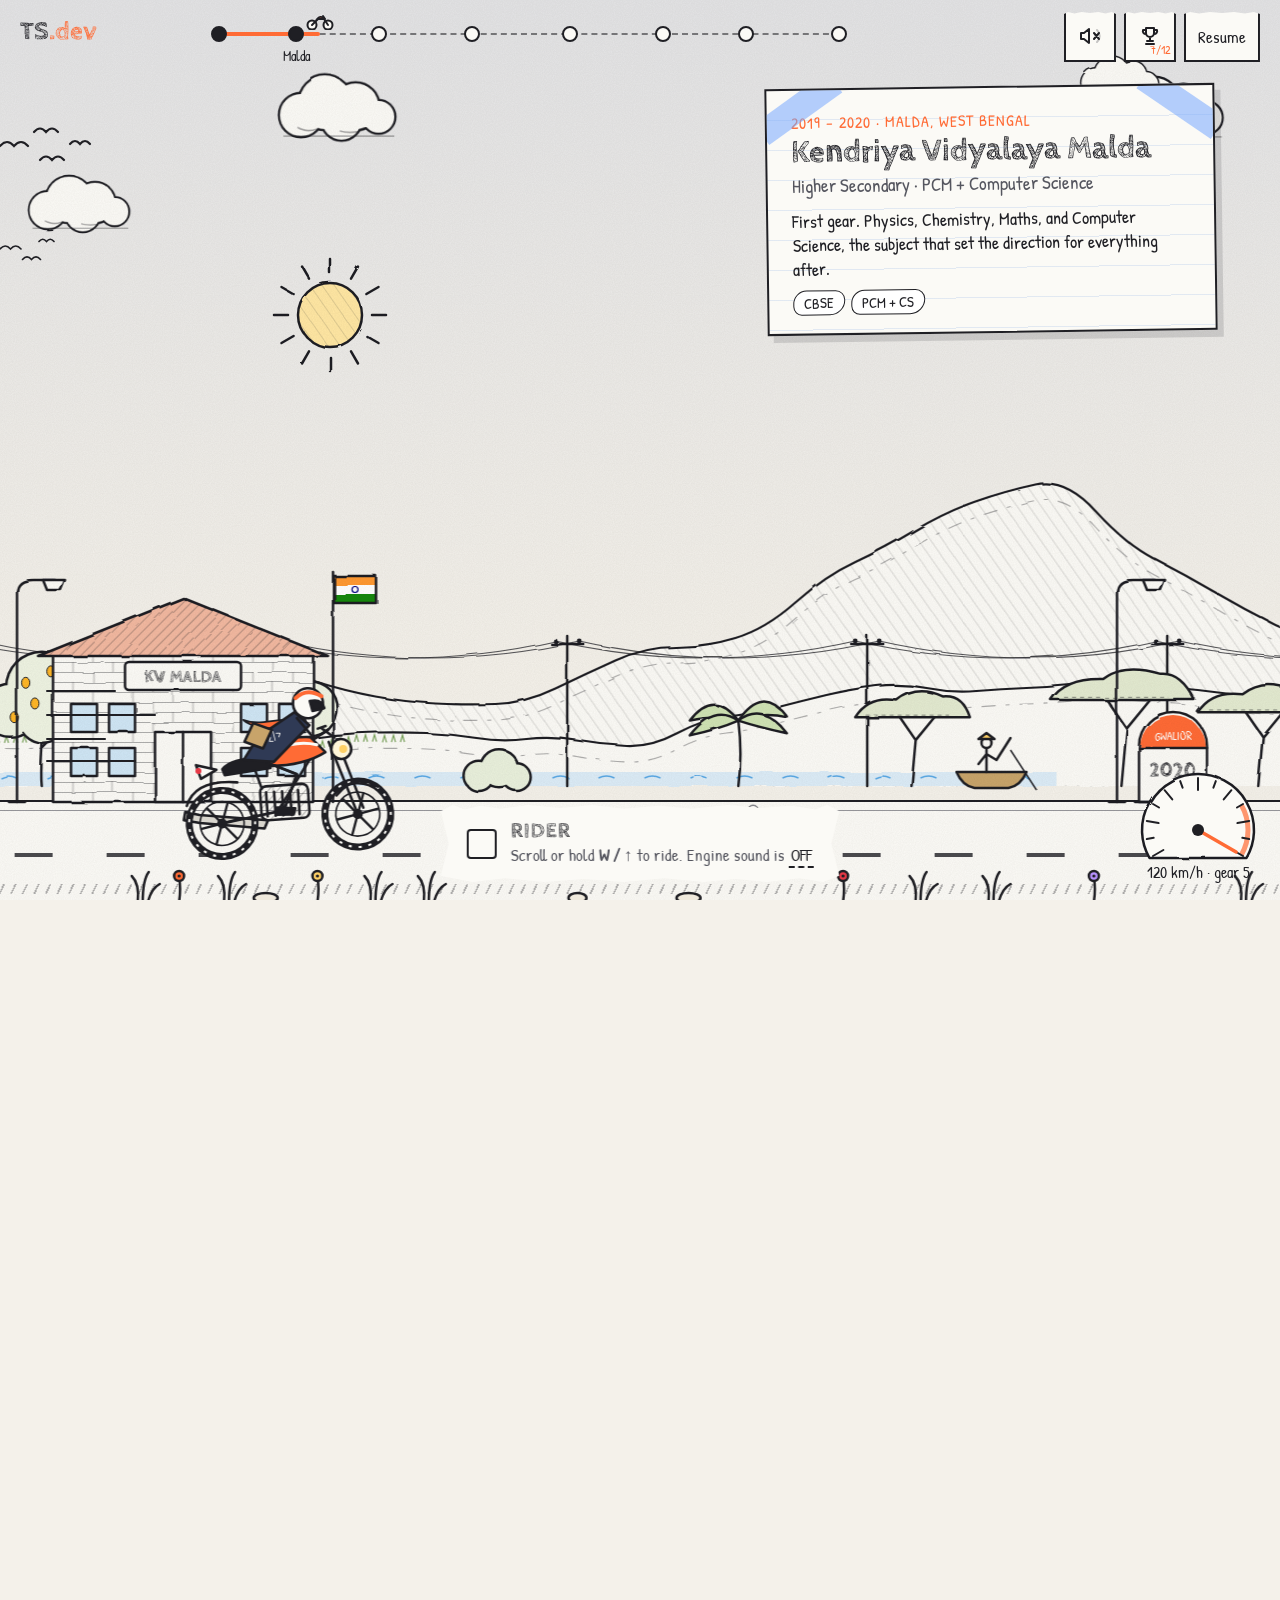
==== index.html @ 254b754a "Livelier region-themed scenery and best public projects Each stretch of the ride now has its own lan" ====
<!DOCTYPE html>
<html lang="en">
<head>
  <meta charset="utf-8">
  <meta name="viewport" content="width=device-width, initial-scale=1">
  <title>Tanmay Sarkar — The Ride</title>
  <meta name="description" content="Tanmay Sarkar — Backend & Infrastructure Engineer (SDE III). Kick-start the bike and ride through my journey: Python, Rust, Kubernetes, Kafka, AI security.">
  <meta property="og:title" content="Tanmay Sarkar — The Ride">
  <meta property="og:description" content="A hand-drawn motorbike ride through my journey as a backend & infrastructure engineer.">
  <meta property="og:url" content="https://tanmaysarkar.dev/">
  <meta name="theme-color" content="#f4f1ea">
  <link rel="preload" href="ride/fonts/cabin-sketch-latin-700-normal.woff2" as="font" type="font/woff2" crossorigin>
  <link rel="preload" href="ride/fonts/patrick-hand-latin-400-normal.woff2" as="font" type="font/woff2" crossorigin>
  <link rel="stylesheet" href="ride/style.css">
</head>
<body>
  <!-- Shared sketch defs -->
  <svg width="0" height="0" style="position:absolute" aria-hidden="true">
    <defs>
      <filter id="rough" x="-5%" y="-5%" width="110%" height="110%">
        <feTurbulence type="fractalNoise" baseFrequency="0.03" numOctaves="2" seed="4"/>
        <feDisplacementMap in="SourceGraphic" scale="3"/>
      </filter>
      <pattern id="hatch" width="7" height="7" patternUnits="userSpaceOnUse" patternTransform="rotate(45)">
        <line x1="0" y1="0" x2="0" y2="7" stroke="#1f1f24" stroke-width="1.1" opacity=".55"/>
      </pattern>
      <pattern id="hatch-light" width="10" height="10" patternUnits="userSpaceOnUse" patternTransform="rotate(-35)">
        <line x1="0" y1="0" x2="0" y2="10" stroke="#1f1f24" stroke-width="1" opacity=".28"/>
      </pattern>
      <pattern id="bricks" width="40" height="20" patternUnits="userSpaceOnUse">
        <path d="M0 0.5 H40 M0 10.5 H40 M20 0 V10 M0 10 V20 M40 10 V20" stroke="#1f1f24" stroke-width="1" opacity=".35" fill="none"/>
      </pattern>
    </defs>
  </svg>

  <!-- HUD -->
  <header class="hud">
    <a class="brand" href="#" data-jump="0" aria-label="Back to the garage">TS<span>.dev</span></a>
    <nav class="route" aria-label="Journey checkpoints">
      <div class="route-track"></div><div class="route-fill"></div>
      <div class="route-bike" aria-hidden="true"><svg viewBox="0 0 28 18" width="28" height="18"><circle cx="6" cy="13" r="4.5" fill="#fbfaf6" stroke="#1f1f24" stroke-width="2"/><circle cx="22" cy="13" r="4.5" fill="#fbfaf6" stroke="#1f1f24" stroke-width="2"/><path d="M6 13 L12 7 H18 L22 13 M17 4 L19 7" fill="none" stroke="#1f1f24" stroke-width="2" stroke-linecap="round" stroke-linejoin="round"/><path d="M11 7 Q14 3 18 6 Z" fill="#ff6b35" stroke="#1f1f24" stroke-width="1.5"/></svg></div>
    </nav>
    <div class="hud-buttons">
      <button class="sq" id="sound-btn" aria-label="Toggle engine sound" title="Engine sound">
        <svg viewBox="0 0 24 24" fill="none" stroke="currentColor" stroke-width="2" stroke-linecap="round" stroke-linejoin="round"><path d="M11 5 6 9H3v6h3l5 4z"/><path class="wave" d="M16 9a4 4 0 0 1 0 6M19 6a8 8 0 0 1 0 12" opacity=".25"/><path class="mute" d="M16 9l5 6M21 9l-5 6"/></svg>
      </button>
      <button class="sq" id="trophy-btn" aria-label="Achievements" title="Achievements">
        <svg viewBox="0 0 24 24" fill="none" stroke="currentColor" stroke-width="2" stroke-linecap="round" stroke-linejoin="round"><path d="M8 4h8v5a4 4 0 0 1-8 0zM8 6H5a3 3 0 0 0 3 4M16 6h3a3 3 0 0 1-3 4M12 13v4M8 20h8M9 17h6"/></svg>
        <span class="badge" id="trophy-count">0</span>
      </button>
      <a class="sq" href="https://drive.google.com/file/d/1gTwUldj4om09PPkzUUjL5wSXbaeYlcZ5/view?usp=sharing" target="_blank" rel="noopener">Resume</a>
    </div>
  </header>

  <aside class="panel" id="trophy-panel" aria-label="Achievements">
    <h3>Achievements</h3>
    <ul id="trophy-list"></ul>
  </aside>

  <div class="speedo" aria-hidden="true">
    <svg viewBox="0 0 128 92">
      <path d="M14 70 A52 52 0 1 1 114 70" fill="#fbfaf6" stroke="#1f1f24" stroke-width="2.5" stroke-linecap="round" filter="url(#rough)"/>
      <g id="speedo-ticks" stroke="#1f1f24" stroke-width="2" stroke-linecap="round"></g>
      <path d="M92 26 A52 52 0 0 1 114 70" fill="none" stroke="#ff6b35" stroke-width="5" opacity=".7"/>
      <g class="needle" id="needle"><line x1="64" y1="64" x2="64" y2="22" stroke="#ff6b35" stroke-width="3.5" stroke-linecap="round"/></g>
      <circle cx="64" cy="64" r="6" fill="#1f1f24"/>
      <text x="64" y="86" text-anchor="middle" font-family="Patrick Hand" font-size="15" fill="#1f1f24"><tspan id="speed">0</tspan> km/h · <tspan id="gear">N</tspan></text>
    </svg>
  </div>

  <div class="stage">
    <div class="sky" id="sky"><div class="sky-wash" id="sky-wash"></div></div>
    <div class="sun" id="sun"></div>
    <div class="layer" id="clouds" data-f="0.08"></div>
    <div class="flock" aria-hidden="true">
      <svg viewBox="0 0 120 50"><path d="M0 20 q7 -8 14 0 q7 -8 14 0"/><path d="M34 6 q6 -7 12 0 q6 -7 12 0"/><path d="M40 34 q6 -7 12 0 q6 -7 12 0"/><path d="M70 18 q5 -6 10 0 q5 -6 10 0"/></svg>
    </div>
    <div class="flock f2" aria-hidden="true">
      <svg viewBox="0 0 120 50"><path d="M0 20 q7 -8 14 0 q7 -8 14 0"/><path d="M30 34 q6 -7 12 0 q6 -7 12 0"/><path d="M52 10 q5 -6 10 0 q5 -6 10 0"/></svg>
    </div>
    <div class="layer" id="far" data-f="0.15"></div>
    <div class="layer" id="mid" data-f="0.5"></div>
    <div class="layer" id="near" data-f="0.75"></div>
    <div class="layer ground" id="ground" data-f="1">
      <div class="road"><div class="road-line"></div><div class="road-edge"></div></div>
    </div>
    <div class="night"></div>
    <div class="stars" id="stars"></div>
    <div class="moon" id="moon"></div>
    <div class="layer" id="glow" data-f="1"></div>
    <div class="paper-grain"></div>

    <div class="doodles" id="doodles" aria-hidden="true">
      <span style="left:14%;top:18%">✳</span>
      <span style="left:22%;top:40%;animation-delay:-1s">○</span>
      <span style="left:80%;top:22%;animation-delay:-2s">✈</span>
      <span style="left:72%;top:46%;animation-delay:-.5s">☕</span>
      <span style="left:88%;top:36%;animation-delay:-3s">✳</span>
      <span style="left:9%;top:52%;animation-delay:-1.5s">{ }</span>
    </div>

    <section class="hero" id="hero">
      <p class="eyebrow">hey, I'm</p>
      <h1>Tanmay<span>.</span></h1>
      <p class="role">&lt; <b>backend</b> &amp; <b>infra</b> engineer /&gt;</p>
    </section>

    <div class="auto" id="auto" aria-hidden="true">
      <svg viewBox="0 0 140 100" width="140" height="100">
        <g filter="url(#rough)" stroke="#1f1f24" stroke-width="2.4" stroke-linejoin="round" stroke-linecap="round">
          <path d="M34 10 Q78 -2 124 10 L126 50 L34 50 Z" fill="#2b2d42"/>
          <path d="M34 10 Q78 -2 124 10" fill="none" stroke="#ffd166" stroke-width="4"/>
          <path d="M14 80 L20 40 Q24 26 36 24 L36 80 Z" fill="#ffd166"/>
          <rect x="36" y="50" width="92" height="30" rx="4" fill="#7cc36a"/>
          <path d="M24 40 L32 26 L36 26 L36 50 L26 50 Z" fill="#fbfaf6"/>
          <path d="M60 50 V22 M100 50 V18" fill="none"/>
          <circle cx="56" cy="36" r="6" fill="#e8c99a"/>
          <circle cx="18" cy="58" r="4.5" fill="#fff6d8"/>
          <path d="M40 62 H120" stroke-width="1.4" fill="none"/>
        </g>
        <g class="w" style="transform-origin:28px 84px"><circle cx="28" cy="84" r="11" fill="#1f1f24"/><path d="M20 84 H36 M28 76 V92" stroke="#fbfaf6" stroke-width="2"/></g>
        <g class="w" style="transform-origin:108px 84px"><circle cx="108" cy="84" r="13" fill="#1f1f24"/><path d="M98 84 H118 M108 74 V94" stroke="#fbfaf6" stroke-width="2"/></g>
      </svg>
    </div>
    <div class="beam" id="beam"></div>
    <div class="speedlines" id="speedlines"><i style="top:10px;width:70px"></i><i style="top:34px;width:110px;animation-delay:-.12s"></i><i style="top:58px;width:60px;animation-delay:-.22s"></i><i style="top:80px;width:90px;animation-delay:-.05s"></i></div>
    <div id="puffs"></div>

    <div class="rider" id="rider" role="button" tabindex="0" aria-label="Honk the horn">
      <svg viewBox="0 0 240 170" aria-hidden="true">
        <g id="bike">
          <!-- exhaust -->
          <path class="ink" d="M104 132 L36 122 L22 118 L20 126 L36 130 L100 140 Z" fill="#d9d6ce"/>
          <!-- rear wheel -->
          <g transform="translate(58 132)">
            <circle r="33" class="tyre"/>
            <g id="wheel-r"><circle r="33" class="tread"/><circle r="22" fill="none" stroke="#1f1f24" stroke-width="1.6"/><g class="spokes"></g></g>
            <circle r="5" fill="#1f1f24"/>
          </g>
          <!-- front wheel -->
          <g transform="translate(194 132)">
            <circle r="33" class="tyre"/>
            <g id="wheel-f"><circle r="33" class="tread"/><circle r="22" fill="none" stroke="#1f1f24" stroke-width="1.6"/><g class="spokes"></g></g>
            <circle r="5" fill="#1f1f24"/>
          </g>
          <!-- body -->
          <path class="ink" d="M24 112 Q34 86 76 92" fill="none"/>
          <path class="ink" d="M58 132 L114 124" fill="none" stroke-width="5"/>
          <path class="ink" d="M114 124 L150 74 M100 100 L92 72" fill="none" stroke-width="4"/>
          <rect class="ink" x="98" y="98" width="48" height="34" rx="6" fill="url(#hatch)"/>
          <path class="ink" d="M104 104 V128 M112 104 V128 M120 104 V128 M128 104 V128 M136 104 V128" stroke-width="1.4" fill="none"/>
          <path class="ink" d="M170 58 L194 132 M178 56 L200 126" fill="none" stroke-width="4"/>
          <path class="ink" d="M174 112 Q194 90 216 106" fill="none"/>
          <path class="ink" d="M56 78 L36 72 L40 86 Z" fill="#fbfaf6"/>
          <circle cx="38" cy="78" r="3" fill="#e63946"/>
          <path class="ink" d="M62 78 Q72 66 112 70 L110 80 L64 84 Z" fill="#1f1f24"/>
          <path class="ink" d="M108 70 Q118 48 152 52 L166 68 Q144 80 110 78 Z" fill="#ff6b35"/>
          <path d="M118 62 Q138 54 158 60" stroke="#fbfaf6" stroke-width="3" fill="none" stroke-linecap="round"/>
          <circle class="ink" cx="182" cy="66" r="10" fill="#fff6d8"/>
          <circle cx="184" cy="66" r="4" fill="#ffd166"/>
          <path class="ink" d="M164 44 L176 54 M160 44 L168 42" fill="none" stroke-width="3.5"/>
          <!-- rider -->
          <path class="scarf" d="M136 34 C118 30 104 38 86 30 C96 40 112 40 124 42 Z" fill="#ff6b35" stroke="#1f1f24" stroke-width="1.8" stroke-linejoin="round"/>
          <path class="ink" d="M98 70 L136 88 L122 120" fill="none" stroke-width="12" stroke="#1f1f24"/>
          <path class="ink" d="M98 70 L136 88 L122 120" fill="none" stroke-width="7" stroke="#3a4a6b"/>
          <path class="ink" d="M114 120 L132 122 L130 128 L112 127 Z" fill="#1f1f24"/>
          <path class="ink" d="M84 70 L100 48 L138 26 L152 40 L114 74 Z" fill="#2f3a55"/>
          <path class="ink" d="M86 52 L96 34 L114 42 L104 60 Z" fill="#c8a46a"/>
          <text x="112" y="56" font-family="Patrick Hand" font-size="12" fill="#fbfaf6" transform="rotate(-32 112 56)">&lt;/&gt;</text>
          <path class="ink" d="M140 32 L156 54 L170 46" fill="none" stroke-width="7" stroke="#2f3a55"/>
          <circle class="ink" cx="152" cy="18" r="15" fill="#fbfaf6"/>
          <path d="M140 12 Q152 2 166 12" stroke="#ff6b35" stroke-width="4" fill="none" stroke-linecap="round"/>
          <path class="ink" d="M154 16 Q166 14 168 24 L156 26 Z" fill="#1f1f24"/>
        </g>
      </svg>
    </div>

    <div class="layer" id="front" data-f="1.25" aria-hidden="true"></div>

    <!-- Checkpoint notes -->
    <div class="cards">
      <article class="card" data-cp="school">
        <p class="when">2019 – 2020 · Malda, West Bengal</p>
        <h2>Kendriya Vidyalaya Malda</h2>
        <p class="sub">Higher Secondary · PCM + Computer Science</p>
        <p>First gear. Physics, Chemistry, Maths, and Computer Science, the subject that set the direction for everything after.</p>
        <div class="chips"><span>CBSE</span><span>PCM + CS</span></div>
      </article>

      <article class="card" data-cp="college">
        <p class="when">2020 – 2024 · Gwalior</p>
        <h2>Rustamji Institute of Technology</h2>
        <p class="sub">B.Tech, Electronics &amp; Communication Engineering</p>
        <p>Studied electronics in class and wrote backend code after hours. I started my first industry role before graduating.</p>
        <div class="stats"><div><b>8.1</b><span>GPA / 10</span></div><div><b>4 yrs</b><span>of circuits &amp; code</span></div></div>
      </article>

      <article class="card" data-cp="solytics">
        <p class="when">Mar 2023 – Jun 2024 · Pune</p>
        <h2>Solytics Partners</h2>
        <p class="sub">Backend Developer (Consultant)</p>
        <div class="stats">
          <div><b>65%</b><span>faster APIs<br>1.4s → 0.5s</span></div>
          <div><b>10+</b><span>international<br>financial orgs</span></div>
        </div>
        <ul>
          <li>Production REST APIs (DRF + FastAPI) for an AML SaaS platform.</li>
          <li>Async processing with Celery and Redis pub/sub, plus query profiling.</li>
          <li>OAuth Toolkit, JWT and API-key auth to meet compliance requirements.</li>
          <li>AWS (EC2, S3, EKS), Elasticsearch indexing, Airflow ETL.</li>
        </ul>
        <div class="chips"><span>Django</span><span>FastAPI</span><span>Celery</span><span>AWS</span><span>Elasticsearch</span><span>Airflow</span></div>
      </article>

      <article class="card" data-cp="izoologic">
        <p class="when">Jul 2024 – Present · Jaipur</p>
        <h2>IzooLogic</h2>
        <p class="sub">Software Development Engineer III</p>
        <div class="stats">
          <div><b>&lt;5 min</b><span>deploys via<br>CI/CD → K8s</span></div>
          <div><b>92%</b><span>vuln detection<br>RAG + LLM</span></div>
          <div><b>10k+/s</b><span>Kafka events</span></div>
        </div>
        <ul>
          <li>AI code-security platform with custom RAG pipelines and threat-level risk reports.</li>
          <li>Leak-monitoring agents that scan 1M+ public messages a day.</li>
          <li>Playwright + Scrapy crawlers across 500+ surface and onion domains.</li>
          <li>Screenshot API serving 1,000+ req/min on Kubernetes.</li>
          <li>Lead a team of 5: architecture, sprints, reviews. 95%+ on-time releases.</li>
        </ul>
        <div class="chips"><span>Kubernetes</span><span>Kafka</span><span>LLMs / RAG</span><span>Azure DevOps</span><span>Playwright</span></div>
      </article>

      <article class="card" data-cp="garage">
        <p class="when">Pit stop · Refuel</p>
        <h2>What's in the toolbox</h2>
        <div class="skillset"><h3>Languages</h3><div class="chips"><span>Python</span><span>Rust</span><span>C++</span><span>SQL</span></div></div>
        <div class="skillset"><h3>Backend</h3><div class="chips"><span>Django</span><span>DRF</span><span>FastAPI</span><span>Flask</span><span>Celery</span><span>Kafka</span><span>RabbitMQ</span></div></div>
        <div class="skillset"><h3>Cloud &amp; DevOps</h3><div class="chips"><span>AWS</span><span>GCP</span><span>Docker</span><span>Kubernetes</span><span>CI/CD</span><span>Nginx</span><span>Linux</span></div></div>
        <div class="skillset"><h3>Data &amp; AI</h3><div class="chips"><span>PostgreSQL</span><span>MySQL</span><span>Elasticsearch</span><span>Redis</span><span>LangChain</span><span>Hugging Face</span><span>Scrapy</span><span>Playwright</span><span>Airflow</span><span>Grafana</span></div></div>
      </article>

      <article class="card mini" data-cp="projects">
        <p class="when">Side quest · Projects</p>
        <h2>The washing line</h2>
        <p>Projects I built along the way are pegged up above the road. Click a poster to open its code.</p>
      </article>

      <article class="card" data-cp="finish">
        <p class="when">Chai stop · 2026 and still riding</p>
        <h2>Let's grab a chai ☕</h2>
        <p>I'm open to backend, platform, and AI-infrastructure roles. If you're building something hard, I'd like to hear about it.</p>
        <div class="cta">
          <a class="btn primary" href="mailto:tanmaysarkar959@gmail.com">tanmaysarkar959@gmail.com</a>
          <a class="btn" href="https://www.linkedin.com/in/tanmay-sarkar-716bb4156/" target="_blank" rel="noopener">LinkedIn</a>
          <a class="btn" href="https://github.com/Tanmaysarkar2002" target="_blank" rel="noopener">GitHub</a>
          <a class="btn" href="https://drive.google.com/file/d/1gTwUldj4om09PPkzUUjL5wSXbaeYlcZ5/view?usp=sharing" target="_blank" rel="noopener">Resume</a>
        </div>
        <button class="again" data-jump="0">↺ ride again</button>
      </article>
    </div>
  </div>

  <div class="toast" id="toast" role="status" aria-live="polite">
    <div class="box" id="toast-box"></div>
    <div><h4 id="toast-title">RIDER</h4><p id="toast-text"></p></div>
  </div>

  <div class="scroll-space" id="scroll-space"></div>

  <noscript><style>.stage{position:static;height:auto}.cards{position:static}.cards .card{position:relative;inset:auto;opacity:1;transform:none;margin:24px auto;max-height:none}.rider,.speedo,.toast{display:none}</style></noscript>
  <script src="ride/ride.js"></script>
</body>
</html>
---- ride/style.css ----
@font-face { font-family: "Cabin Sketch"; font-weight: 400; font-display: swap; src: url("fonts/cabin-sketch-latin-400-normal.woff2") format("woff2"); }
@font-face { font-family: "Cabin Sketch"; font-weight: 700; font-display: swap; src: url("fonts/cabin-sketch-latin-700-normal.woff2") format("woff2"); }
@font-face { font-family: "Patrick Hand"; font-weight: 400; font-display: swap; src: url("fonts/patrick-hand-latin-400-normal.woff2") format("woff2"); }

:root {
  --ink: #1f1f24;
  --ink-soft: #55565f;
  --paper: #f4f1ea;
  --paper-2: #fbfaf6;
  --accent: #ff6b35;
  --tape: rgba(120, 170, 255, .55);
  --night: 0;
  --road-h: 100px;
  --hand: "Patrick Hand", "Comic Sans MS", cursive;
  --sketch: "Cabin Sketch", "Patrick Hand", cursive;
}

* { box-sizing: border-box; }
html, body { margin: 0; }
body {
  font-family: var(--hand);
  font-size: 18px;
  color: var(--ink);
  background: var(--paper);
  overflow-x: hidden;
}
a { color: inherit; }
button { font: inherit; color: inherit; }

/* ---------- Stage ---------- */
.stage { position: fixed; inset: 0; height: 100vh; height: 100svh; overflow: hidden; }
.scroll-space { height: 1000vh; }
.paper-grain {
  position: absolute; inset: 0; pointer-events: none; z-index: 1; opacity: .5; mix-blend-mode: multiply;
  background-image: url("data:image/svg+xml;utf8,<svg xmlns='http://www.w3.org/2000/svg' width='240' height='240'><filter id='n'><feTurbulence type='fractalNoise' baseFrequency='.9' numOctaves='2' stitchTiles='stitch'/><feColorMatrix values='0 0 0 0 .3  0 0 0 0 .28  0 0 0 0 .25  0 0 0 .22 0'/></filter><rect width='100%' height='100%' filter='url(%23n)'/></svg>");
}

.sky { position: absolute; inset: 0; background: var(--paper); }
.sky-wash { position: absolute; inset: 0; opacity: .55; }
.sun, .moon { position: absolute; left: 0; top: 0; will-change: transform; }
.sun svg, .moon svg { display: block; overflow: visible; }
.sun svg { animation: spin 40s linear infinite; }
@keyframes spin { to { transform: rotate(360deg); } }

.layer { position: absolute; left: 0; bottom: 0; will-change: transform; }
.layer svg { display: block; overflow: visible; }
#clouds { top: 0; bottom: auto; }
#far, #mid, #near { bottom: calc(var(--road-h) + 14px); }

.ground { height: 100%; }
.road { position: absolute; left: 0; right: 0; bottom: 0; height: var(--road-h); background: var(--paper-2); border-top: 2.5px solid var(--ink); }
.road::before { content: ""; position: absolute; left: 0; right: 0; top: 8px; border-top: 1.5px solid var(--ink-soft); opacity: .6; }
.road-line { position: absolute; left: 0; right: 0; top: 52%; height: 4px; background: repeating-linear-gradient(90deg, var(--ink) 0 38px, transparent 38px 92px); opacity: .8; }
.road-edge { position: absolute; left: 0; right: 0; bottom: 6px; height: 10px; background: repeating-linear-gradient(115deg, transparent 0 9px, rgba(31,31,36,.35) 9px 10.5px); }
.landmark { position: absolute; bottom: calc(var(--road-h) - 2px); }
.landmark > svg { display: block; overflow: visible; }

/* Night */
.night { position: absolute; inset: 0; background: #10132f; opacity: calc(var(--night) * .72); mix-blend-mode: multiply; pointer-events: none; }
.stars { position: absolute; inset: 0 0 35% 0; opacity: var(--night); pointer-events: none; }
.stars span { position: absolute; color: #fdf6d8; font: 700 14px var(--hand); animation: twinkle 3s ease-in-out infinite; }
@keyframes twinkle { 50% { opacity: .3; transform: scale(.8) rotate(20deg); } }
.moon { opacity: var(--night); }
#glow { opacity: var(--night); pointer-events: none; }
#glow .lamp { position: absolute; bottom: calc(var(--road-h) + 136px); width: 160px; height: 160px; margin-left: -80px; border-radius: 50%; background: radial-gradient(circle, rgba(255, 214, 120, .85) 0 8%, rgba(255, 200, 90, .25) 30%, transparent 68%); }
#glow .warm { position: absolute; border-radius: 50%; background: radial-gradient(circle, rgba(255, 196, 92, .55), transparent 70%); }
#glow .bulb { position: absolute; width: 9px; height: 9px; border-radius: 50%; background: #ffe08a; box-shadow: 0 0 10px 4px rgba(255, 210, 100, .7); animation: twinkle 2.4s ease-in-out infinite; }

/* ---------- Rider ---------- */
.rider { position: absolute; left: 0; bottom: calc(var(--road-h) - 62px); width: 240px; z-index: 4; will-change: transform; cursor: pointer; }
.rider svg { width: 100%; overflow: visible; display: block; }
.rider .ink { stroke: var(--ink); stroke-width: 2.6; stroke-linecap: round; stroke-linejoin: round; }
.rider .tyre { fill: none; stroke: var(--ink); stroke-width: 7; }
.rider .tread { fill: none; stroke: var(--paper-2); stroke-width: 2; stroke-dasharray: 3 7; }
.rider .scarf { transform-origin: 136px 36px; animation: flap .28s ease-in-out infinite alternate; animation-play-state: paused; }
.rider.moving .scarf { animation-play-state: running; }
@keyframes flap { from { transform: skewY(-6deg) scaleX(.94); } to { transform: skewY(5deg) scaleX(1.06); } }
.beam {
  position: absolute; left: 0; bottom: 0; width: 520px; height: 180px; z-index: 3; pointer-events: none;
  background: radial-gradient(ellipse at 0% 50%, rgba(255, 236, 170, .75), rgba(255, 236, 170, .18) 45%, transparent 70%);
  clip-path: polygon(0 44%, 100% 0, 100% 100%, 0 56%);
  opacity: var(--night); will-change: transform; mix-blend-mode: screen;
}
.speedlines { position: absolute; left: 0; bottom: calc(var(--road-h) + 30px); width: 160px; height: 90px; z-index: 3; pointer-events: none; opacity: 0; will-change: transform, opacity; }
.speedlines i { position: absolute; height: 2px; background: var(--ink); border-radius: 2px; animation: dash .35s linear infinite; }
@keyframes dash { from { transform: translateX(40px); opacity: 0; } 40% { opacity: 1; } to { transform: translateX(-60px); opacity: 0; } }
.puff { position: absolute; left: 0; top: 0; width: 18px; height: 18px; border: 2px solid var(--ink-soft); border-radius: 50%; background: rgba(251, 250, 246, .7); z-index: 3; pointer-events: none; will-change: transform, opacity; }

/* ---------- HUD ---------- */
.hud { position: fixed; z-index: 20; top: 0; left: 0; right: 0; display: flex; align-items: flex-start; gap: 18px; padding: 12px 20px; pointer-events: none; }
.hud > * { pointer-events: auto; }
.brand { font: 700 26px var(--sketch); text-decoration: none; margin-top: 4px; }
.brand span { color: var(--accent); }
.route { position: relative; flex: 1; height: 30px; max-width: 620px; margin: 10px auto 0; }
.route-track { position: absolute; left: 0; right: 0; top: 11px; border-top: 2px dashed var(--ink); opacity: .55; }
.route-fill { position: absolute; left: 0; top: 10px; height: 4px; width: 0; background: var(--accent); border-radius: 4px; }
.route-bike { position: absolute; top: -10px; left: 0; margin-left: -14px; z-index: 1; pointer-events: none; }
.route-bike svg { display: block; }
.route button { position: absolute; top: 4px; width: 16px; height: 16px; margin-left: -8px; border-radius: 50%; border: 2px solid var(--ink); background: var(--paper-2); cursor: pointer; padding: 0; }
.route button.done { background: var(--ink); }
.route button span { position: absolute; top: 18px; left: 50%; transform: translateX(-50%); white-space: nowrap; font-size: 14px; opacity: 0; pointer-events: none; transition: opacity .2s; }
.route button:hover span, .route button:focus-visible span, .route button.current span { opacity: 1; }
.hud-buttons { display: flex; gap: 8px; margin-left: auto; }
.sq {
  position: relative; display: grid; place-items: center; min-width: 50px; height: 50px; padding: 0 12px;
  background: var(--paper-2); border: 2px solid var(--ink); cursor: pointer; text-decoration: none; font-size: 17px;
  clip-path: polygon(0 4%, 8% 0, 20% 3%, 34% 0, 50% 2%, 66% 0, 80% 3%, 92% 0, 100% 4%, 100% 100%, 0 100%);
  border-top: 0;
}
.sq:hover { background: #fff; transform: translateY(1px); }
.sq svg { width: 24px; height: 24px; }
.sq .badge { position: absolute; right: 3px; bottom: 2px; font-size: 12px; color: var(--accent); }

/* Speedometer */
.speedo { position: fixed; z-index: 20; right: 18px; bottom: 14px; width: 128px; pointer-events: none; }
.speedo svg { width: 100%; display: block; overflow: visible; }
.speedo .needle { transition: transform .12s linear; transform-origin: 64px 64px; }

/* ---------- Hero ---------- */
.hero { position: absolute; left: 0; right: 0; top: 11vh; text-align: center; padding: 0 16px; z-index: 5; pointer-events: none; will-change: opacity, transform; }
.hero .eyebrow { font-size: 22px; margin: 0; color: var(--ink-soft); }
.hero h1 { font: 700 clamp(56px, 11vw, 140px)/0.9 var(--sketch); margin: 4px 0 0; letter-spacing: 2px; }
.hero h1 span { color: var(--accent); }
.hero .role { font-size: clamp(20px, 2.6vw, 30px); margin: 10px 0 2px; letter-spacing: 3px; color: var(--ink-soft); }
.hero .role b { color: var(--ink); font-weight: 400; }
.doodles { position: absolute; inset: 0; z-index: 5; pointer-events: none; will-change: opacity; }
.doodles span { position: absolute; font-size: 26px; color: var(--ink-soft); animation: bob 4s ease-in-out infinite; }
@keyframes bob { 50% { transform: translateY(-10px) rotate(8deg); } }

/* ---------- Toast ---------- */
.toast {
  position: fixed; z-index: 30; left: 50%; bottom: 18px; transform: translate(-50%, 140%);
  display: flex; gap: 14px; align-items: center; min-width: 300px; max-width: calc(100vw - 32px);
  padding: 14px 26px; background: var(--paper-2);
  filter: drop-shadow(0 3px 4px rgba(0,0,0,.18));
  clip-path: polygon(0 8%, 3% 0, 6% 6%, 10% 1%, 15% 5%, 22% 0, 30% 4%, 38% 0, 46% 5%, 55% 1%, 63% 5%, 72% 0, 80% 4%, 88% 1%, 94% 6%, 97% 0, 100% 8%, 98% 50%, 100% 92%, 96% 100%, 90% 95%, 82% 100%, 74% 96%, 66% 100%, 56% 95%, 46% 100%, 36% 96%, 26% 100%, 16% 95%, 8% 100%, 3% 95%, 0 92%, 2% 50%);
  transition: transform .45s cubic-bezier(.2,.9,.3,1.2);
}
.toast.show { transform: translate(-50%, 0); }
.toast .box { width: 30px; height: 30px; border: 2.5px solid var(--ink); border-radius: 4px; flex: none; display: grid; place-items: center; font-size: 22px; color: var(--accent); }
.toast h4 { margin: 0; font: 700 21px var(--sketch); letter-spacing: 1px; }
.toast p { margin: 0; color: var(--ink-soft); font-size: 17px; }
.toast button { background: none; border: 0; padding: 0 2px; cursor: pointer; border-bottom: 2px dashed var(--ink); color: var(--ink); }

/* ---------- Panels ---------- */
.panel {
  position: fixed; z-index: 25; top: 74px; right: 20px; width: min(360px, calc(100vw - 32px)); max-height: calc(100svh - 110px); overflow: auto;
  background: var(--paper-2); border: 2px solid var(--ink); padding: 16px 20px; box-shadow: 5px 5px 0 rgba(31,31,36,.18);
  transform: translateY(-10px) rotate(-1deg); opacity: 0; pointer-events: none; transition: .25s;
}
.panel.open { opacity: 1; transform: none; pointer-events: auto; }
.panel h3 { font: 700 24px var(--sketch); margin: 0 0 8px; }
.panel ul { list-style: none; margin: 0; padding: 0; }
.panel li { display: flex; gap: 10px; padding: 6px 0; border-bottom: 1.5px dashed rgba(31,31,36,.25); align-items: flex-start; }
.panel li .box { width: 22px; height: 22px; border: 2px solid var(--ink); border-radius: 3px; flex: none; display: grid; place-items: center; color: var(--accent); font-size: 18px; margin-top: 2px; }
.panel li b { display: block; font: 700 17px var(--sketch); letter-spacing: .5px; }
.panel li small { color: var(--ink-soft); font-size: 15px; }
.panel li.locked { opacity: .55; }

/* ---------- Cards (taped notes) ---------- */
.cards { position: absolute; inset: 0; pointer-events: none; z-index: 6; }
.card {
  position: absolute; top: 86px; right: 5vw; width: min(450px, calc(100vw - 32px));
  max-height: calc(100svh - var(--road-h) - 250px); overflow: auto;
  background: var(--paper-2) repeating-linear-gradient(transparent 0 29px, rgba(90, 140, 220, .16) 29px 30px);
  border: 2px solid var(--ink); padding: 22px 24px 18px;
  box-shadow: 6px 7px 0 rgba(31, 31, 36, .14);
  opacity: 0; transform: translateY(26px) rotate(2.5deg); transition: opacity .35s, transform .5s cubic-bezier(.2,.9,.3,1.25);
  pointer-events: none;
}
.card.active { opacity: 1; transform: rotate(-.8deg); pointer-events: auto; }
.card::before, .card::after { content: ""; position: absolute; width: 90px; height: 26px; background: var(--tape); top: -2px; }
.card::before { left: -18px; transform: rotate(-35deg) translateY(8px); }
.card::after { right: -18px; transform: rotate(35deg) translateY(8px); }
.card .when { font-size: 16px; color: var(--accent); margin: 0 0 2px; letter-spacing: 1px; text-transform: uppercase; }
.card h2 { margin: 0; font: 700 32px/1.05 var(--sketch); }
.card .sub { margin: 4px 0 10px; color: var(--ink-soft); font-size: 19px; }
.card p { line-height: 1.35; margin: 0 0 8px; }
.card ul { margin: 8px 0; padding-left: 20px; line-height: 1.3; font-size: 17.5px; }
.card li { margin-bottom: 4px; }
.chips { display: flex; flex-wrap: wrap; gap: 6px; margin-top: 8px; }
.chips span { font-size: 15px; padding: 1px 10px; border: 1.8px solid var(--ink); border-radius: 14px 10px 16px 9px; background: #fff; }
.stats { display: flex; gap: 10px; margin: 6px 0; flex-wrap: wrap; }
.stats div { flex: 1; min-width: 96px; border: 2px dashed var(--ink); border-radius: 6px; padding: 6px 10px; background: rgba(255,255,255,.7); }
.stats b { display: block; font: 700 30px/1.1 var(--sketch); color: var(--accent); }
.stats span { font-size: 15px; line-height: 1.15; color: var(--ink-soft); display: block; }
.skillset { margin-bottom: 8px; }
.skillset h3 { font-size: 16px; text-transform: uppercase; margin: 0; color: var(--ink-soft); letter-spacing: 1px; font-weight: 400; }
.card.mini { width: min(380px, calc(100vw - 32px)); left: auto; right: 5vw; top: 86px; }
.cta { display: flex; flex-wrap: wrap; gap: 8px; margin: 12px 0 6px; }
.btn { text-decoration: none; padding: 6px 14px; border: 2px solid var(--ink); border-radius: 18px 12px 20px 10px; background: #fff; font-size: 18px; }
.btn.primary { background: var(--accent); color: #fff; }
.btn:hover { transform: rotate(-2deg) scale(1.03); }
.again { background: none; border: 0; cursor: pointer; padding: 6px 0; text-decoration: underline wavy; font-size: 17px; }

/* In-world HTML (clothesline posters, chalkboard) */
.poster {
  position: absolute; width: 190px; padding: 10px 12px 12px; background: var(--paper-2); border: 2px solid var(--ink);
  text-decoration: none; transform-origin: 50% -14px; transform: rotate(calc(var(--swing, 0) * 1deg));
  box-shadow: 3px 4px 0 rgba(31,31,36,.12); cursor: pointer;
}
.poster::before { content: ""; position: absolute; left: 50%; top: -18px; width: 12px; height: 26px; margin-left: -6px; background: #c8a46a; border: 2px solid var(--ink); border-radius: 3px; }
.poster h3 { margin: 0 0 4px; font: 700 22px/1 var(--sketch); text-align: center; border-bottom: 2px solid var(--ink); padding-bottom: 6px; }
.poster p { margin: 6px 0; font-size: 15px; line-height: 1.2; }
.poster .chips span { font-size: 13px; padding: 0 7px; }
.poster:hover { box-shadow: 4px 5px 0 var(--accent); }
.poster .go { display: block; text-align: right; font-size: 14px; color: var(--accent); }
.chalk { position: absolute; padding: 12px 16px; background: #2f3a33; border: 8px solid #8a6a43; color: #f1f1e6; font: 18px/1.3 var(--hand); width: 210px; }
.chalk h4 { margin: 0 0 6px; font: 700 22px var(--sketch); text-align: center; color: #ffe08a; }
.chalk div { display: flex; justify-content: space-between; border-bottom: 1px dashed rgba(241,241,230,.35); }

.steam { animation: steam 2.2s ease-in-out infinite; }
.steam.s2 { animation-delay: -1.1s; }
@keyframes steam { 0% { opacity: 0; transform: translateY(6px); } 50% { opacity: .7; } 100% { opacity: 0; transform: translateY(-10px); } }

/* Living scenery */
.blades { transform-box: view-box; animation: spin 5s linear infinite; }
.kite { transform-box: view-box; animation: kite 3.4s ease-in-out infinite alternate; }
@keyframes kite { from { transform: rotate(-4deg); } to { transform: rotate(5deg); } }
.balloon { animation: balloon 7s ease-in-out infinite; }
@keyframes balloon { 50% { transform: translateY(-18px); } }
.bob { animation: bob-boat 2.6s ease-in-out infinite; }
@keyframes bob-boat { 50% { transform: translateY(2px) rotate(1deg); } }
.tail { transform-box: view-box; animation: swish 1.6s ease-in-out infinite alternate; }
@keyframes swish { from { transform: rotate(-14deg); } to { transform: rotate(16deg); } }
.zzz text { animation: zzz 2.4s ease-in-out infinite; }
.zzz text:nth-child(2) { animation-delay: .4s; } .zzz text:nth-child(3) { animation-delay: .8s; }
@keyframes zzz { 0%, 100% { opacity: .2; } 50% { opacity: 1; } }
.landmark .bubble { position: absolute; right: -36px; top: -34px; font: 20px var(--sketch); background: var(--paper-2); border: 2px solid var(--ink); border-radius: 14px 14px 14px 2px; padding: 0 10px; opacity: 0; transform: scale(.6); transition: .25s; }
.landmark .bubble.show { opacity: 1; transform: rotate(-6deg); }
.flock { position: absolute; left: 0; top: 14%; width: 120px; animation: fly 30s linear infinite; pointer-events: none; }
.flock.f2 { top: 26%; width: 90px; animation-duration: 38s; animation-delay: -17s; }
.flock svg { display: block; width: 100%; overflow: visible; }
.flock path { fill: none; stroke: var(--ink); stroke-width: 2.2; stroke-linecap: round; transform-box: fill-box; transform-origin: center; animation: flapw .5s ease-in-out infinite alternate; }
.flock path:nth-child(2n) { animation-delay: -.25s; }
@keyframes flapw { to { transform: scaleY(-.5); } }
@keyframes fly { from { transform: translateX(110vw); } to { transform: translateX(-30vw) translateY(-40px); } }
.auto { position: absolute; left: 0; bottom: calc(var(--road-h) - 22px); z-index: 3; transform-origin: bottom left; will-change: transform; pointer-events: none; }
.auto svg { display: block; overflow: visible; }
.auto .w { animation: spin .5s linear infinite reverse; }
#front { bottom: -4px; z-index: 5; pointer-events: none; }

/* ---------- Responsive ---------- */
@media (max-width: 760px) {
  :root { --road-h: 76px; }
  .hud { padding: 8px 12px; gap: 8px; }
  .brand { font-size: 22px; }
  .route button span { display: none; }
  .route { position: absolute; left: 16px; right: 16px; top: 58px; margin: 0; max-width: none; height: 22px; }
  .route button { width: 12px; height: 12px; margin-left: -6px; top: 6px; }
  .sq { min-width: 42px; height: 42px; padding: 0 8px; font-size: 15px; }
  .card { top: 94px; left: 12px; right: 12px; width: auto; max-height: calc(100svh - var(--road-h) - 210px); padding: 18px 16px 14px; }
  .card.mini { left: 12px; right: 12px; width: auto; top: 94px; bottom: auto; }
  .card h2 { font-size: 27px; }
  .stats b { font-size: 23px; }
  .stats div { min-width: 80px; padding: 5px 8px; }
  .card ul { font-size: 16.5px; }
  .landmark { transform: scale(.6); transform-origin: bottom left; }
  .rider { width: 160px; bottom: calc(var(--road-h) - 42px); }
  .speedo { display: none; }
  .hero { top: 16vh; }
  .toast { min-width: 0; padding: 10px 18px; }
}

@media (prefers-reduced-motion: reduce) {
  .card { transition: opacity .2s; }
  .stars span, .doodles span, .sun svg, .speedlines i, #glow .bulb, .blades, .kite, .bob, .balloon, .tail, .flock, .flock path, .auto .w { animation: none; }
  .rider .scarf { animation: none; }
}
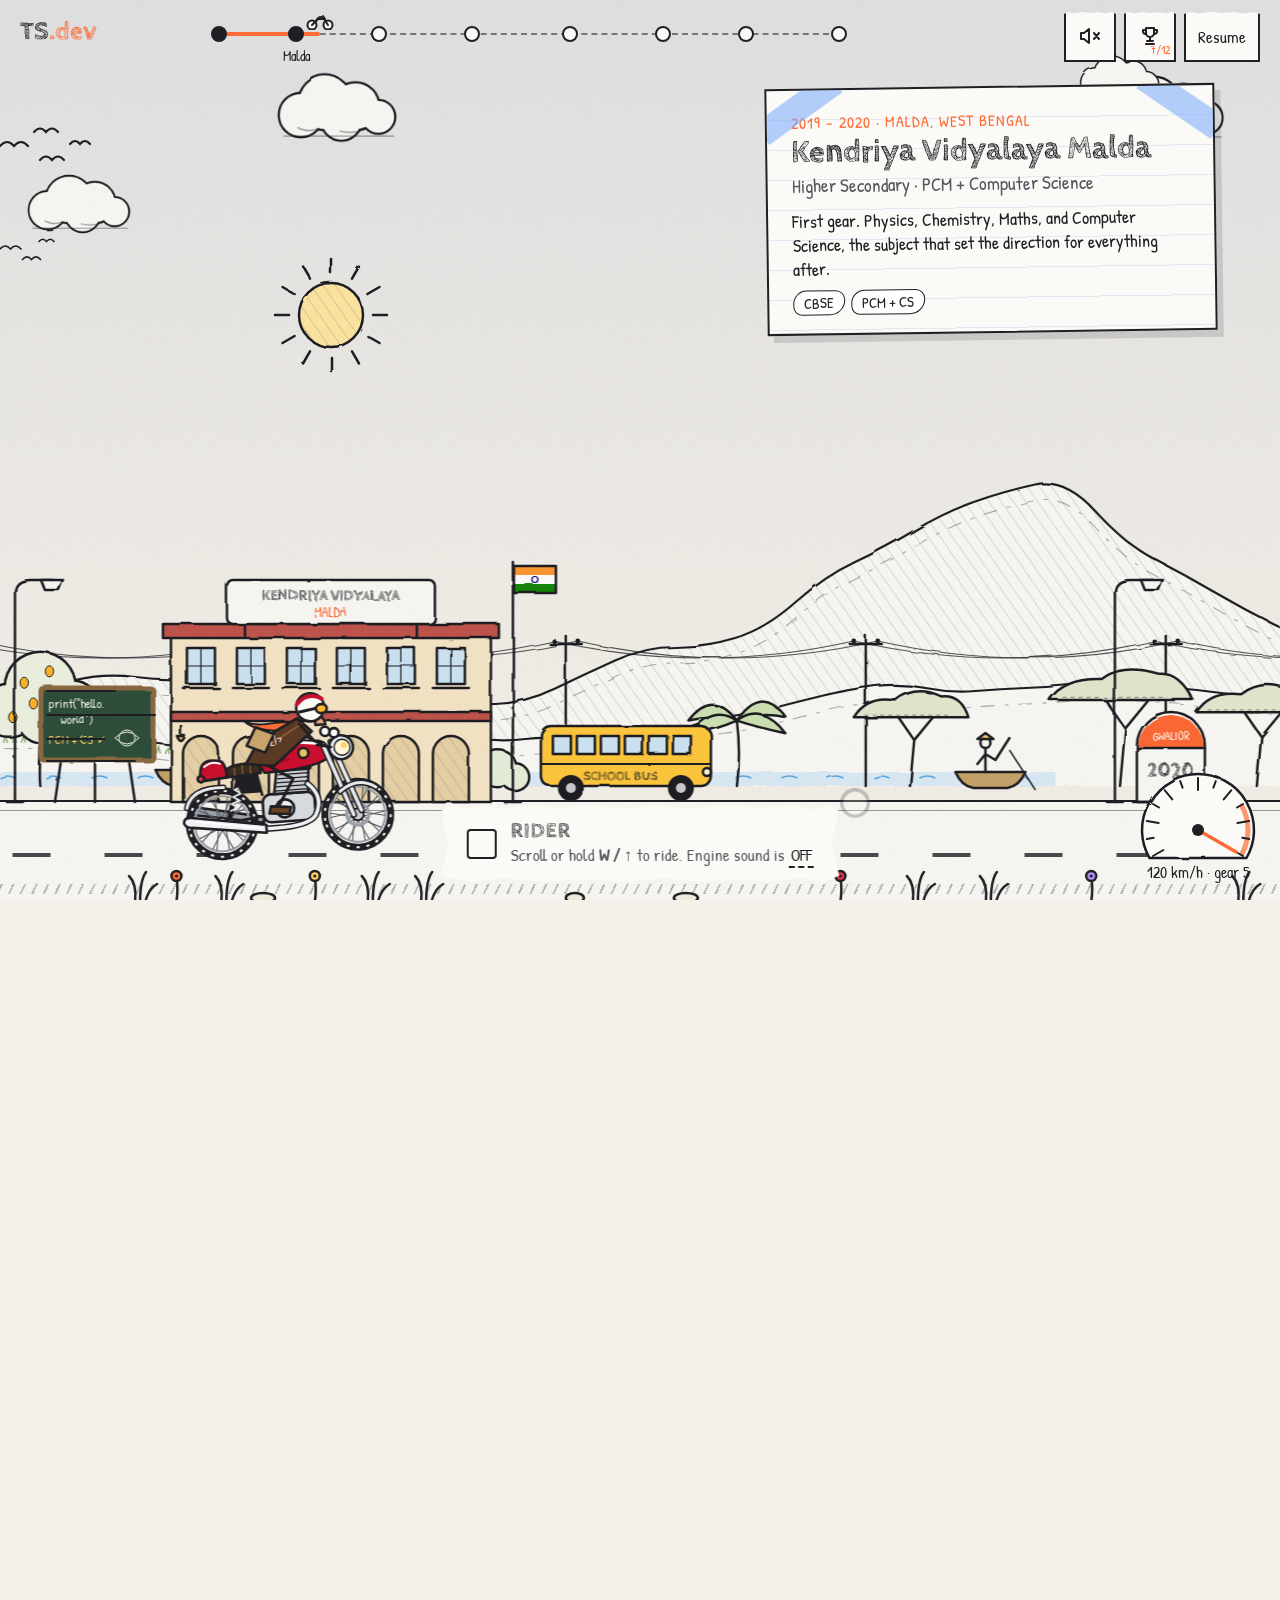
==== commit 654df9a4: "Cafe-racer motorbike and livelier school and college scenes The bike is now a GT 650-style cafe race" ====
--- a/index.html
+++ b/index.html
@@ -129,48 +129,78 @@
     <div class="rider" id="rider" role="button" tabindex="0" aria-label="Honk the horn">
       <svg viewBox="0 0 240 170" aria-hidden="true">
         <g id="bike">
-          <!-- exhaust -->
-          <path class="ink" d="M104 132 L36 122 L22 118 L20 126 L36 130 L100 140 Z" fill="#d9d6ce"/>
-          <!-- rear wheel -->
+          <!-- far-side peashooter -->
+          <path class="ink" d="M100 128 L34 114 Q26 113 26 118 Q28 122 34 122 L100 134 Z" fill="#9aa0a8"/>
+          <!-- wire-spoked wheels -->
           <g transform="translate(58 132)">
             <circle r="33" class="tyre"/>
-            <g id="wheel-r"><circle r="33" class="tread"/><circle r="22" fill="none" stroke="#1f1f24" stroke-width="1.6"/><g class="spokes"></g></g>
-            <circle r="5" fill="#1f1f24"/>
+            <g id="wheel-r"><circle r="33" class="tread"/><circle r="27.5" fill="none" stroke="#9aa0a8" stroke-width="2.2"/><g class="spokes"></g></g>
+            <circle r="6" fill="#c9ccd1" stroke="#1f1f24" stroke-width="2"/>
           </g>
-          <!-- front wheel -->
           <g transform="translate(194 132)">
             <circle r="33" class="tyre"/>
-            <g id="wheel-f"><circle r="33" class="tread"/><circle r="22" fill="none" stroke="#1f1f24" stroke-width="1.6"/><g class="spokes"></g></g>
-            <circle r="5" fill="#1f1f24"/>
+            <g id="wheel-f"><circle r="33" class="tread"/><circle r="27.5" fill="none" stroke="#9aa0a8" stroke-width="2.2"/><g class="spokes"></g></g>
+            <circle r="11" fill="none" stroke="#9aa0a8" stroke-width="3"/>
+            <circle r="6" fill="#c9ccd1" stroke="#1f1f24" stroke-width="2"/>
           </g>
-          <!-- body -->
-          <path class="ink" d="M24 112 Q34 86 76 92" fill="none"/>
-          <path class="ink" d="M58 132 L114 124" fill="none" stroke-width="5"/>
-          <path class="ink" d="M114 124 L150 74 M100 100 L92 72" fill="none" stroke-width="4"/>
-          <rect class="ink" x="98" y="98" width="48" height="34" rx="6" fill="url(#hatch)"/>
-          <path class="ink" d="M104 104 V128 M112 104 V128 M120 104 V128 M128 104 V128 M136 104 V128" stroke-width="1.4" fill="none"/>
-          <path class="ink" d="M170 58 L194 132 M178 56 L200 126" fill="none" stroke-width="4"/>
-          <path class="ink" d="M174 112 Q194 90 216 106" fill="none"/>
-          <path class="ink" d="M56 78 L36 72 L40 86 Z" fill="#fbfaf6"/>
-          <circle cx="38" cy="78" r="3" fill="#e63946"/>
-          <path class="ink" d="M62 78 Q72 66 112 70 L110 80 L64 84 Z" fill="#1f1f24"/>
-          <path class="ink" d="M108 70 Q118 48 152 52 L166 68 Q144 80 110 78 Z" fill="#ff6b35"/>
-          <path d="M118 62 Q138 54 158 60" stroke="#fbfaf6" stroke-width="3" fill="none" stroke-linecap="round"/>
-          <circle class="ink" cx="182" cy="66" r="10" fill="#fff6d8"/>
-          <circle cx="184" cy="66" r="4" fill="#ffd166"/>
-          <path class="ink" d="M164 44 L176 54 M160 44 L168 42" fill="none" stroke-width="3.5"/>
-          <!-- rider -->
-          <path class="scarf" d="M136 34 C118 30 104 38 86 30 C96 40 112 40 124 42 Z" fill="#ff6b35" stroke="#1f1f24" stroke-width="1.8" stroke-linejoin="round"/>
-          <path class="ink" d="M98 70 L136 88 L122 120" fill="none" stroke-width="12" stroke="#1f1f24"/>
-          <path class="ink" d="M98 70 L136 88 L122 120" fill="none" stroke-width="7" stroke="#3a4a6b"/>
-          <path class="ink" d="M114 120 L132 122 L130 128 L112 127 Z" fill="#1f1f24"/>
-          <path class="ink" d="M84 70 L100 48 L138 26 L152 40 L114 74 Z" fill="#2f3a55"/>
-          <path class="ink" d="M86 52 L96 34 L114 42 L104 60 Z" fill="#c8a46a"/>
-          <text x="112" y="56" font-family="Patrick Hand" font-size="12" fill="#fbfaf6" transform="rotate(-32 112 56)">&lt;/&gt;</text>
-          <path class="ink" d="M140 32 L156 54 L170 46" fill="none" stroke-width="7" stroke="#2f3a55"/>
-          <circle class="ink" cx="152" cy="18" r="15" fill="#fbfaf6"/>
-          <path d="M140 12 Q152 2 166 12" stroke="#ff6b35" stroke-width="4" fill="none" stroke-linecap="round"/>
-          <path class="ink" d="M154 16 Q166 14 168 24 L156 26 Z" fill="#1f1f24"/>
+          <!-- rear: fender, twin shocks, swingarm -->
+          <path d="M24 114 Q30 94 62 96" fill="none" stroke="#1f1f24" stroke-width="6" stroke-linecap="round"/>
+          <path d="M24 114 Q30 94 62 96" fill="none" stroke="#e6e8eb" stroke-width="3" stroke-linecap="round"/>
+          <path d="M66 126 L78 86" stroke="#1f1f24" stroke-width="5" stroke-linecap="round"/>
+          <path d="M67 120 l8 -3 l-6 -4 l8 -3 l-6 -4 l8 -3 l-6 -4 l8 -3" fill="none" stroke="#e6e8eb" stroke-width="1.8"/>
+          <path class="ink" d="M58 132 L112 126" fill="none" stroke-width="5"/>
+          <!-- frame -->
+          <path class="ink" d="M112 126 L148 74 M100 106 L94 74 M94 74 L160 60" fill="none" stroke-width="4"/>
+          <!-- parallel-twin engine -->
+          <rect class="ink" x="100" y="106" width="52" height="28" rx="8" fill="#d6d9dd"/>
+          <path class="ink" d="M112 106 L116 82 H148 L146 106 Z" fill="#c9ccd1"/>
+          <path d="M117 87 H147 M116 91 H147 M115 95 H147 M114 99 H146 M113 103 H146" stroke="#1f1f24" stroke-width="1.3"/>
+          <rect class="ink" x="114" y="77" width="36" height="6" rx="2" fill="#9aa0a8"/>
+          <circle class="ink" cx="122" cy="121" r="9" fill="#eef0f2"/><circle cx="122" cy="121" r="3" fill="#9aa0a8"/>
+          <!-- near-side header + peashooter -->
+          <path d="M146 98 Q162 112 152 130 Q144 140 112 140 H98" fill="none" stroke="#1f1f24" stroke-width="6.5" stroke-linecap="round"/>
+          <path d="M146 98 Q162 112 152 130 Q144 140 112 140 H98" fill="none" stroke="#eef0f2" stroke-width="3.5" stroke-linecap="round"/>
+          <path class="ink" d="M102 136 L28 124 Q20 123 20 129 Q22 134 28 134 L102 144 Z" fill="#eef0f2"/>
+          <path d="M96 139 L32 128" stroke="#fff" stroke-width="1.6" stroke-linecap="round"/>
+          <!-- side panel, cafe seat, rear cowl -->
+          <path class="ink" d="M74 86 L96 86 L98 102 L80 102 Z" fill="#1f1f24"/>
+          <path class="ink" d="M64 80 Q70 72 100 74 L100 84 L66 86 Z" fill="#3b2a20"/>
+          <path d="M74 77 v8 M82 75 v9 M90 75 v9" stroke="#8a6a43" stroke-width="1.2"/>
+          <path class="ink" d="M40 78 Q42 64 62 70 Q66 74 66 86 L44 88 Q38 86 40 78 Z" fill="#c8102e"/>
+          <path d="M44 74 Q52 68 60 72" stroke="#fbfaf6" stroke-width="2" fill="none" stroke-linecap="round"/>
+          <circle class="ink" cx="40" cy="86" r="3.2" fill="#e63946" stroke-width="1.4"/>
+          <!-- long cafe tank -->
+          <path class="ink" d="M98 74 Q102 56 132 54 L160 56 Q172 60 168 74 Q150 84 104 84 Z" fill="#c8102e"/>
+          <path d="M108 72 Q119 65 130 72 Q119 79 108 72 Z" fill="#8f0b20" opacity=".65"/>
+          <path d="M106 62 Q134 52 164 60" stroke="#fbfaf6" stroke-width="2.6" fill="none" stroke-linecap="round"/>
+          <circle class="ink" cx="144" cy="67" r="5" fill="#e6c35c" stroke-width="1.6"/>
+          <circle class="ink" cx="134" cy="55" r="3" fill="#eef0f2" stroke-width="1.4"/>
+          <!-- forks, fender, headlamp, clocks, clip-ons -->
+          <path d="M164 60 L190 132 M172 58 L198 128" stroke="#1f1f24" stroke-width="6.5" stroke-linecap="round"/>
+          <path d="M164 60 L190 132 M172 58 L198 128" stroke="#e6e8eb" stroke-width="3.5" stroke-linecap="round"/>
+          <path d="M178 108 Q196 94 214 106" fill="none" stroke="#1f1f24" stroke-width="6" stroke-linecap="round"/>
+          <path d="M178 108 Q196 94 214 106" fill="none" stroke="#e6e8eb" stroke-width="3" stroke-linecap="round"/>
+          <circle class="ink" cx="182" cy="64" r="12" fill="#e6e8eb"/>
+          <circle cx="183" cy="64" r="8" fill="#fff6d8" stroke="#1f1f24" stroke-width="1.4"/>
+          <circle cx="185" cy="62" r="3" fill="#ffd166"/>
+          <circle class="ink" cx="167" cy="47" r="4.6" fill="#fbfaf6" stroke-width="1.8"/>
+          <circle class="ink" cx="176" cy="49" r="4.6" fill="#fbfaf6" stroke-width="1.8"/>
+          <path class="ink" d="M158 60 L172 63" fill="none" stroke-width="4"/>
+          <!-- rider: cafe-racer crouch, open-face helmet + goggles -->
+          <path class="scarf" d="M138 36 C120 32 106 40 88 32 C98 42 114 42 126 44 Z" fill="#ff6b35" stroke="#1f1f24" stroke-width="1.8" stroke-linejoin="round"/>
+          <path class="ink" d="M96 70 L132 92 L116 118" fill="none" stroke-width="12" stroke="#1f1f24"/>
+          <path class="ink" d="M96 70 L132 92 L116 118" fill="none" stroke-width="7" stroke="#3a4a6b"/>
+          <path class="ink" d="M108 118 L128 120 L126 127 L106 125 Z" fill="#6b4226"/>
+          <path class="ink" d="M86 74 L100 52 L140 32 L154 46 L114 78 Z" fill="#5a3a24"/>
+          <path d="M104 60 L144 38" stroke="#8a5a3a" stroke-width="2" stroke-linecap="round"/>
+          <path class="ink" d="M88 56 L98 38 L116 46 L106 64 Z" fill="#c8a46a"/>
+          <text x="112" y="60" font-family="Patrick Hand" font-size="12" fill="#fbfaf6" transform="rotate(-30 112 60)">&lt;/&gt;</text>
+          <path class="ink" d="M142 38 L156 56 L168 62" fill="none" stroke-width="7" stroke="#5a3a24"/>
+          <path class="ink" d="M158 30 Q168 32 168 40 L158 40 Z" fill="#e0a982" stroke-width="1.6"/>
+          <circle class="ink" cx="154" cy="22" r="14" fill="#fbfaf6"/>
+          <path d="M141 18 Q152 6 166 14" stroke="#c8102e" stroke-width="4" fill="none" stroke-linecap="round"/>
+          <path d="M142 26 L168 22" stroke="#1f1f24" stroke-width="3"/>
+          <ellipse class="ink" cx="165" cy="24" rx="5.5" ry="4.5" fill="#ffb627" stroke-width="1.8"/>
         </g>
       </svg>
     </div>
--- a/ride/style.css
+++ b/ride/style.css
@@ -219,6 +219,14 @@
 @keyframes kite { from { transform: rotate(-4deg); } to { transform: rotate(5deg); } }
 .balloon { animation: balloon 7s ease-in-out infinite; }
 @keyframes balloon { 50% { transform: translateY(-18px); } }
+.plane { animation: plane 6s ease-in infinite; opacity: 0; }
+@keyframes plane { 0% { transform: translate(0, 0) rotate(0); opacity: 0; } 10% { opacity: 1; } 80% { opacity: 1; } 100% { transform: translate(260px, -120px) rotate(-8deg); opacity: 0; } }
+.led { animation: led 1.4s steps(2, jump-none) infinite; }
+@keyframes led { 50% { opacity: .25; } }
+.wave { animation: wave 1.8s ease-out infinite; opacity: 0; }
+@keyframes wave { 30% { opacity: 1; } 100% { opacity: 0; } }
+.cap { transform-box: fill-box; transform-origin: center; animation: toss 3.2s ease-in-out infinite; }
+@keyframes toss { 0%, 100% { transform: translateY(0) rotate(0); } 50% { transform: translateY(-70px) rotate(200deg); } }
 .bob { animation: bob-boat 2.6s ease-in-out infinite; }
 @keyframes bob-boat { 50% { transform: translateY(2px) rotate(1deg); } }
 .tail { transform-box: view-box; animation: swish 1.6s ease-in-out infinite alternate; }
@@ -264,6 +272,6 @@
 
 @media (prefers-reduced-motion: reduce) {
   .card { transition: opacity .2s; }
-  .stars span, .doodles span, .sun svg, .speedlines i, #glow .bulb, .blades, .kite, .bob, .balloon, .tail, .flock, .flock path, .auto .w { animation: none; }
+  .stars span, .doodles span, .sun svg, .speedlines i, #glow .bulb, .blades, .kite, .bob, .balloon, .plane, .led, .wave, .cap, .tail, .flock, .flock path, .auto .w { animation: none; }
   .rider .scarf { animation: none; }
 }
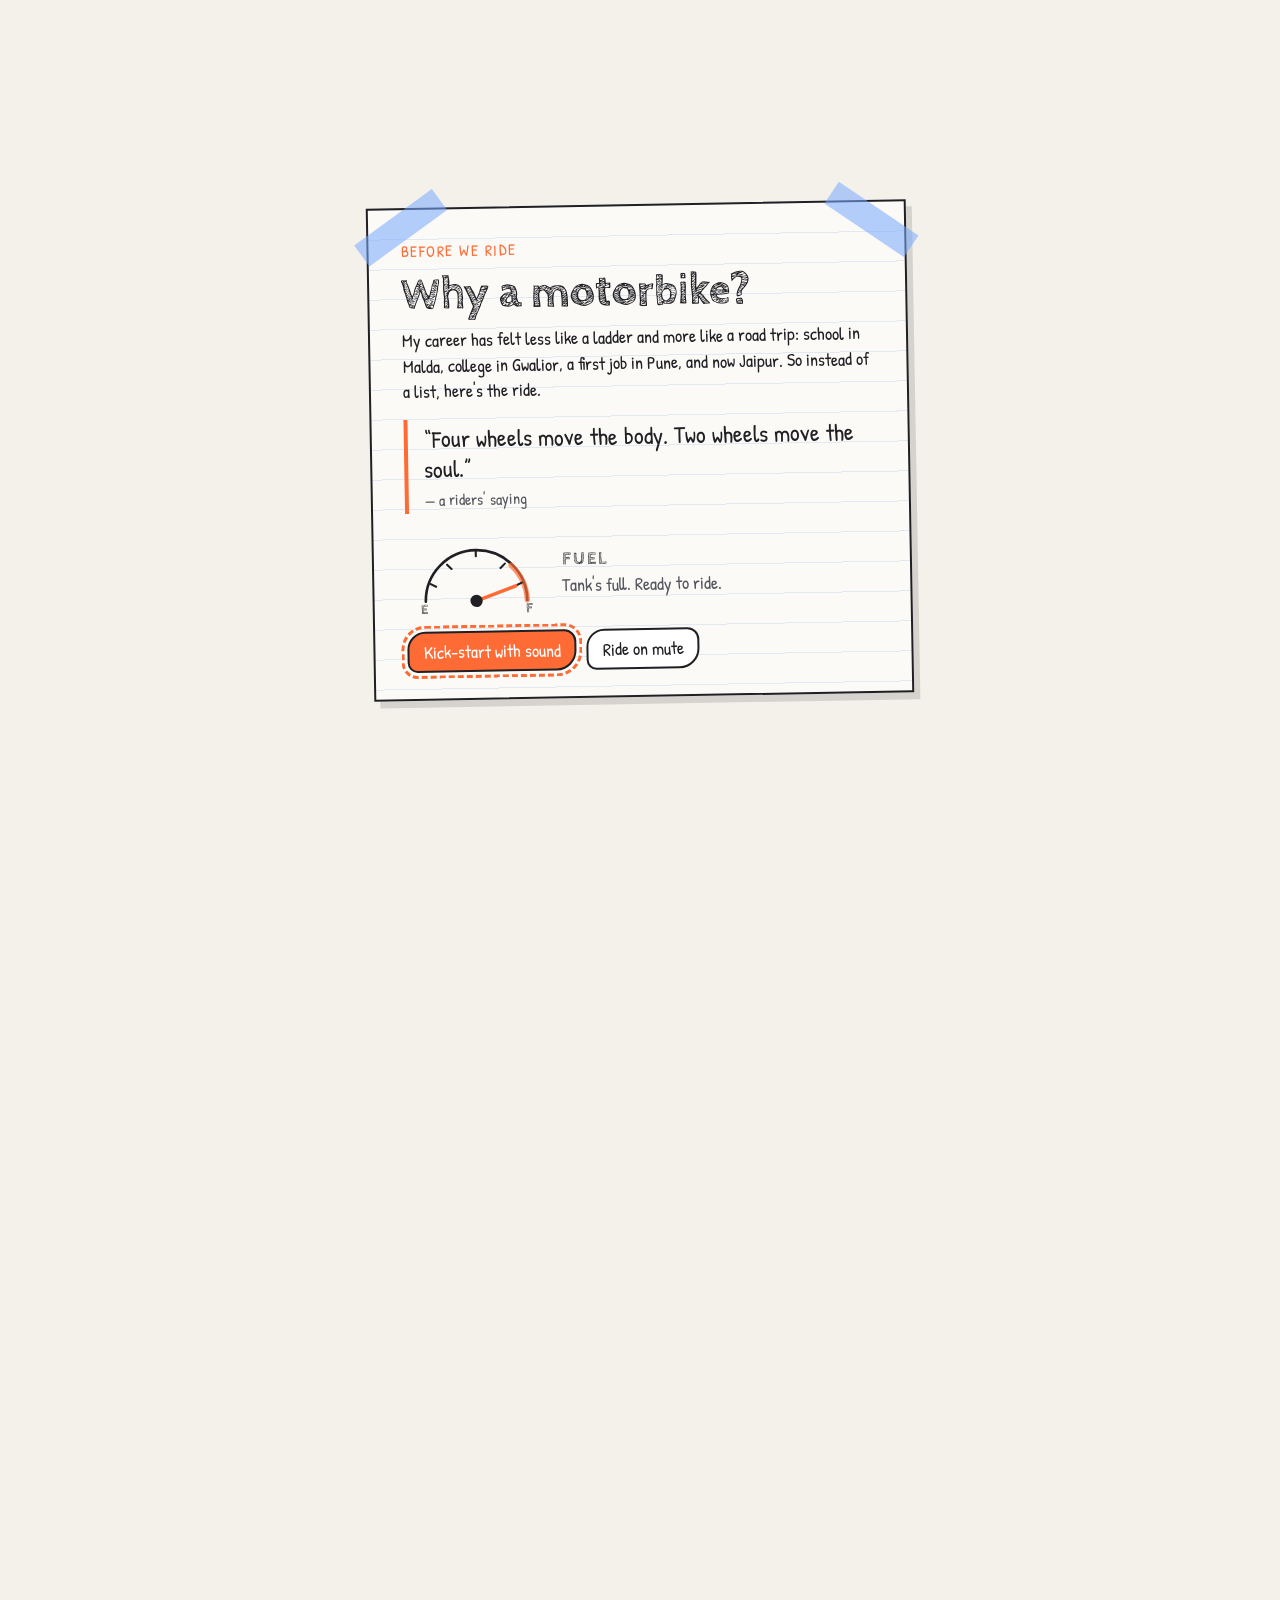
==== commit a3df35a6: "Add intro screen, number-plate logo, smoother engine sound - 'Why a motorbike?' intro with a quote a" ====
--- a/index.html
+++ b/index.html
@@ -33,9 +33,35 @@
     </defs>
   </svg>
 
+  <!-- Intro: why a motorbike + loading -->
+  <div class="intro" id="intro" role="dialog" aria-modal="true" aria-labelledby="intro-title">
+    <div class="intro-card">
+      <p class="intro-eyebrow">before we ride</p>
+      <h2 id="intro-title">Why a motorbike?</h2>
+      <p>My career has felt less like a ladder and more like a road trip: school in Malda, college in Gwalior, a first job in Pune, and now Jaipur. So instead of a list, here's the ride.</p>
+      <blockquote>“Four wheels move the body. Two wheels move the soul.”<cite>a riders' saying</cite></blockquote>
+      <div class="fuel">
+        <svg viewBox="0 0 160 96" aria-hidden="true">
+          <path d="M22 80 A58 58 0 0 1 138 80" fill="none" stroke="#1f1f24" stroke-width="3" stroke-linecap="round"/>
+          <path d="M120 40 A58 58 0 0 1 138 80" fill="none" stroke="#ff6b35" stroke-width="6" stroke-linecap="round" opacity=".7"/>
+          <path d="M28 60 l6 3 M47 38 l5 5 M80 22 v7 M113 38 l-5 5 M132 60 l-6 3" stroke="#1f1f24" stroke-width="2.4" stroke-linecap="round"/>
+          <text x="16" y="94" font-family="Cabin Sketch, cursive" font-weight="700" font-size="16" fill="#1f1f24">E</text>
+          <text x="136" y="94" font-family="Cabin Sketch, cursive" font-weight="700" font-size="16" fill="#1f1f24">F</text>
+          <g id="fuel-needle" transform="rotate(-70 80 80)"><line x1="80" y1="80" x2="80" y2="32" stroke="#ff6b35" stroke-width="4" stroke-linecap="round"/></g>
+          <circle cx="80" cy="80" r="7" fill="#1f1f24"/>
+        </svg>
+        <div><b>FUEL</b><p id="intro-status" aria-live="polite">Checking tyre pressure…</p></div>
+      </div>
+      <div class="intro-actions" id="intro-actions">
+        <button class="btn primary" id="kick-btn" type="button">Kick-start with sound</button>
+        <button class="btn" id="mute-btn" type="button">Ride on mute</button>
+      </div>
+    </div>
+  </div>
+
   <!-- HUD -->
   <header class="hud">
-    <a class="brand" href="#" data-jump="0" aria-label="Back to the garage">TS<span>.dev</span></a>
+    <a class="brand plate" href="#" data-jump="0" aria-label="Tanmay Sarkar, back to the garage"><span class="ind" aria-hidden="true"><i></i>IND</span><b>TANMAY S</b></a>
     <nav class="route" aria-label="Journey checkpoints">
       <div class="route-track"></div><div class="route-fill"></div>
       <div class="route-bike" aria-hidden="true"><svg viewBox="0 0 28 18" width="28" height="18"><circle cx="6" cy="13" r="4.5" fill="#fbfaf6" stroke="#1f1f24" stroke-width="2"/><circle cx="22" cy="13" r="4.5" fill="#fbfaf6" stroke="#1f1f24" stroke-width="2"/><path d="M6 13 L12 7 H18 L22 13 M17 4 L19 7" fill="none" stroke="#1f1f24" stroke-width="2" stroke-linecap="round" stroke-linejoin="round"/><path d="M11 7 Q14 3 18 6 Z" fill="#ff6b35" stroke="#1f1f24" stroke-width="1.5"/></svg></div>
@@ -298,7 +324,7 @@
 
   <div class="scroll-space" id="scroll-space"></div>
 
-  <noscript><style>.stage{position:static;height:auto}.cards{position:static}.cards .card{position:relative;inset:auto;opacity:1;transform:none;margin:24px auto;max-height:none}.rider,.speedo,.toast{display:none}</style></noscript>
+  <noscript><style>.intro{display:none}.stage{position:static;height:auto}.cards{position:static}.cards .card{position:relative;inset:auto;opacity:1;transform:none;margin:24px auto;max-height:none}.rider,.speedo,.toast{display:none}</style></noscript>
   <script src="ride/ride.js"></script>
 </body>
 </html>
--- a/ride/style.css
+++ b/ride/style.css
@@ -89,8 +89,12 @@
 /* ---------- HUD ---------- */
 .hud { position: fixed; z-index: 20; top: 0; left: 0; right: 0; display: flex; align-items: flex-start; gap: 18px; padding: 12px 20px; pointer-events: none; }
 .hud > * { pointer-events: auto; }
-.brand { font: 700 26px var(--sketch); text-decoration: none; margin-top: 4px; }
-.brand span { color: var(--accent); }
+/* Brand: an Indian number plate */
+.plate { display: inline-flex; align-items: stretch; margin-top: 4px; background: #fff; border: 2.5px solid var(--ink); border-radius: 7px; overflow: hidden; text-decoration: none; box-shadow: 2px 3px 0 rgba(31,31,36,.18); transform: rotate(-2deg); transition: transform .2s; }
+.plate:hover, .plate:focus-visible { transform: rotate(0) scale(1.04); }
+.plate .ind { display: flex; flex-direction: column; align-items: center; justify-content: center; gap: 2px; padding: 3px 6px; background: #2a4fb5; color: #fff; font: 700 10px/1 var(--hand); letter-spacing: .5px; }
+.plate .ind i { width: 10px; height: 10px; border: 1.6px solid #fff; border-radius: 50%; }
+.plate b { font: 700 21px/1 var(--sketch); letter-spacing: 2.5px; padding: 7px 11px 5px; color: var(--ink); }
 .route { position: relative; flex: 1; height: 30px; max-width: 620px; margin: 10px auto 0; }
 .route-track { position: absolute; left: 0; right: 0; top: 11px; border-top: 2px dashed var(--ink); opacity: .55; }
 .route-fill { position: absolute; left: 0; top: 10px; height: 4px; width: 0; background: var(--accent); border-radius: 4px; }
@@ -212,6 +216,28 @@
 .steam { animation: steam 2.2s ease-in-out infinite; }
 .steam.s2 { animation-delay: -1.1s; }
 @keyframes steam { 0% { opacity: 0; transform: translateY(6px); } 50% { opacity: .7; } 100% { opacity: 0; transform: translateY(-10px); } }
+
+/* Intro */
+.intro { position: fixed; inset: 0; z-index: 60; display: grid; place-items: center; padding: 16px; background: var(--paper); transition: opacity .6s ease, transform .6s ease; overflow: auto; }
+.intro.gone { opacity: 0; transform: translateY(-24px); pointer-events: none; }
+.intro-card { position: relative; width: 100%; max-width: 540px; padding: 30px 32px 26px; border: 2px solid var(--ink); background: var(--paper-2) repeating-linear-gradient(transparent 0 29px, rgba(90, 140, 220, .16) 29px 30px); box-shadow: 6px 7px 0 rgba(31, 31, 36, .14); transform: rotate(-1deg); }
+.intro-card::before, .intro-card::after { content: ""; position: absolute; top: -2px; width: 96px; height: 26px; background: var(--tape); }
+.intro-card::before { left: -20px; transform: rotate(-35deg) translateY(8px); }
+.intro-card::after { right: -20px; transform: rotate(35deg) translateY(8px); }
+.intro-eyebrow { margin: 0; color: var(--accent); letter-spacing: 1.5px; text-transform: uppercase; font-size: 16px; }
+.intro h2 { margin: 2px 0 10px; font: 700 44px/1 var(--sketch); text-wrap: balance; }
+.intro p { line-height: 1.4; margin: 0 0 12px; }
+.intro blockquote { margin: 16px 0; padding: 4px 0 4px 16px; border-left: 4px solid var(--accent); font-size: 24px; line-height: 1.25; }
+.intro cite { display: block; margin-top: 6px; font-size: 16px; font-style: normal; color: var(--ink-soft); }
+.intro cite::before { content: "— "; }
+.fuel { display: flex; align-items: center; gap: 16px; margin: 18px 0 16px; }
+.fuel svg { width: 140px; flex: none; overflow: visible; }
+.fuel b { font: 700 18px var(--sketch); letter-spacing: 2px; }
+.fuel p { margin: 2px 0 0; color: var(--ink-soft); min-height: 1.4em; }
+.intro-actions { display: flex; flex-wrap: wrap; gap: 10px; opacity: .3; pointer-events: none; transition: opacity .4s; }
+.intro-actions.ready { opacity: 1; pointer-events: auto; }
+.intro-actions .btn { cursor: pointer; font-family: var(--hand); }
+.intro-actions .btn:focus-visible, .sq:focus-visible, .poster:focus-visible, .btn:focus-visible { outline: 3px dashed var(--accent); outline-offset: 3px; }
 
 /* Living scenery */
 .blades { transform-box: view-box; animation: spin 5s linear infinite; }
@@ -252,7 +278,8 @@
 @media (max-width: 760px) {
   :root { --road-h: 76px; }
   .hud { padding: 8px 12px; gap: 8px; }
-  .brand { font-size: 22px; }
+  .plate b { font-size: 16px; letter-spacing: 1.5px; padding: 6px 8px 4px; }
+  .plate .ind { padding: 2px 4px; font-size: 8px; }
   .route button span { display: none; }
   .route { position: absolute; left: 16px; right: 16px; top: 58px; margin: 0; max-width: none; height: 22px; }
   .route button { width: 12px; height: 12px; margin-left: -6px; top: 6px; }
@@ -267,7 +294,15 @@
   .rider { width: 160px; bottom: calc(var(--road-h) - 42px); }
   .speedo { display: none; }
   .hero { top: 16vh; }
-  .toast { min-width: 0; padding: 10px 18px; }
+  .toast { min-width: 0; left: auto; right: 8px; bottom: 10px; max-width: calc(100vw - 168px); padding: 8px 14px; gap: 10px; transform: translateY(150%); }
+  .toast.show { transform: none; }
+  .toast h4 { font-size: 16px; }
+  .toast p { font-size: 14px; line-height: 1.2; }
+  .toast .box { width: 22px; height: 22px; font-size: 16px; }
+  .intro-card { padding: 24px 20px 20px; }
+  .intro h2 { font-size: 34px; }
+  .intro blockquote { font-size: 20px; }
+  .fuel svg { width: 110px; }
 }
 
 @media (prefers-reduced-motion: reduce) {
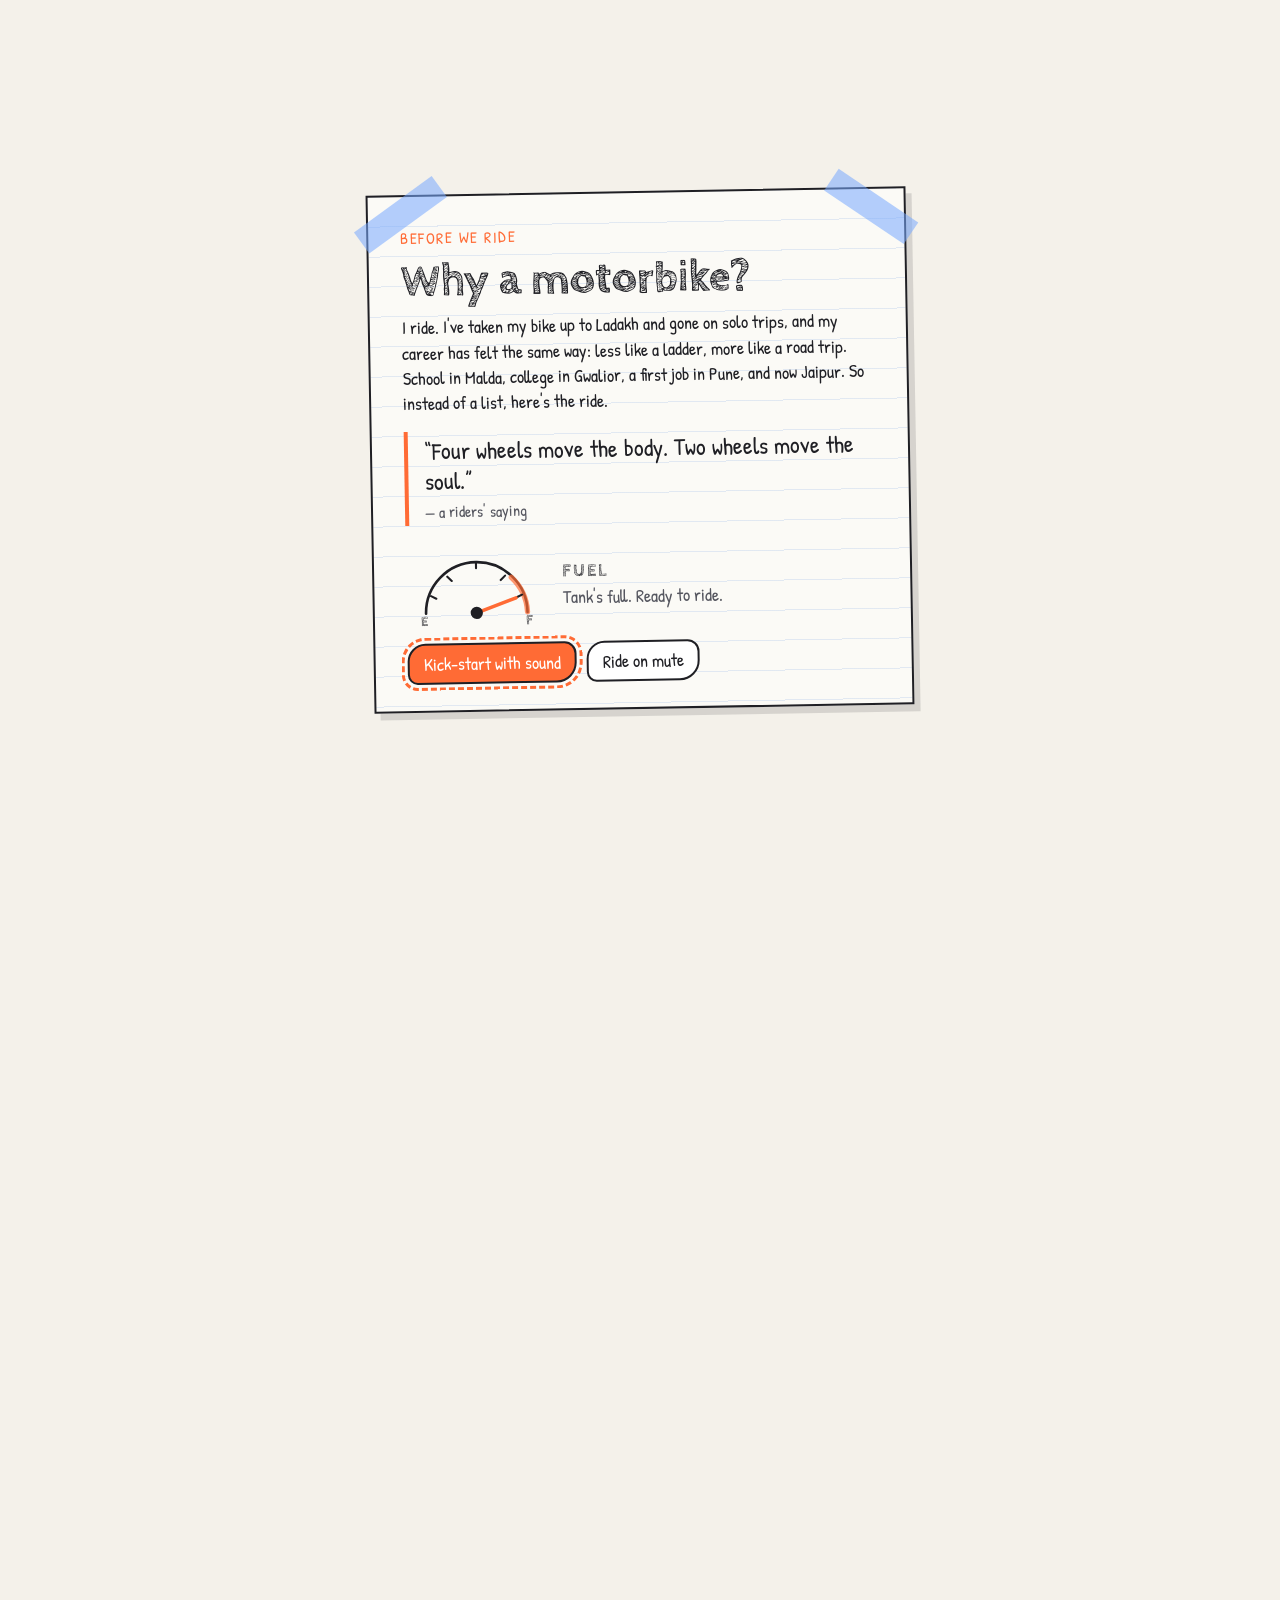
==== commit b36102df: "Add Ladakh solo-ride stretch, weather and hidden easter eggs - New 'Off the clock' Ladakh stop betwe" ====
--- a/index.html
+++ b/index.html
@@ -38,7 +38,7 @@
     <div class="intro-card">
       <p class="intro-eyebrow">before we ride</p>
       <h2 id="intro-title">Why a motorbike?</h2>
-      <p>My career has felt less like a ladder and more like a road trip: school in Malda, college in Gwalior, a first job in Pune, and now Jaipur. So instead of a list, here's the ride.</p>
+      <p>I ride. I've taken my bike up to Ladakh and gone on solo trips, and my career has felt the same way: less like a ladder, more like a road trip. School in Malda, college in Gwalior, a first job in Pune, and now Jaipur. So instead of a list, here's the ride.</p>
       <blockquote>“Four wheels move the body. Two wheels move the soul.”<cite>a riders' saying</cite></blockquote>
       <div class="fuel">
         <svg viewBox="0 0 160 96" aria-hidden="true">
@@ -231,6 +231,8 @@
       </svg>
     </div>
 
+    <div class="haze" id="haze" aria-hidden="true"></div>
+    <canvas class="weather" id="weather" aria-hidden="true"></canvas>
     <div class="layer" id="front" data-f="1.25" aria-hidden="true"></div>
 
     <!-- Checkpoint notes -->
@@ -296,6 +298,15 @@
         <div class="skillset"><h3>Data &amp; AI</h3><div class="chips"><span>PostgreSQL</span><span>MySQL</span><span>Elasticsearch</span><span>Redis</span><span>LangChain</span><span>Hugging Face</span><span>Scrapy</span><span>Playwright</span><span>Airflow</span><span>Grafana</span></div></div>
       </article>
 
+      <article class="card" data-cp="ladakh">
+        <p class="when">Off the clock · Ladakh</p>
+        <h2>Solo on two wheels</h2>
+        <p class="sub">Ladakh and solo trips on my bike</p>
+        <p>When I'm not shipping code, I'm usually on the bike. I've ridden it all the way to Ladakh and gone on solo trips where the only plan is the road ahead.</p>
+        <p>Those rides shaped how I work: plan the route, pack light, and keep going when the road gets rough.</p>
+        <div class="chips"><span>Ladakh</span><span>Solo rides</span><span>Mountain roads</span></div>
+      </article>
+
       <article class="card mini" data-cp="projects">
         <p class="when">Side quest · Projects</p>
         <h2>The washing line</h2>
--- a/ride/style.css
+++ b/ride/style.css
@@ -253,6 +253,12 @@
 @keyframes wave { 30% { opacity: 1; } 100% { opacity: 0; } }
 .cap { transform-box: fill-box; transform-origin: center; animation: toss 3.2s ease-in-out infinite; }
 @keyframes toss { 0%, 100% { transform: translateY(0) rotate(0); } 50% { transform: translateY(-70px) rotate(200deg); } }
+.rg { transition: opacity .9s; }
+.rg.off { opacity: 0; }
+.flag { transform-box: fill-box; transform-origin: top center; animation: flutter 1.1s ease-in-out infinite alternate; }
+@keyframes flutter { from { transform: skewX(-8deg) scaleY(.94); } to { transform: skewX(9deg) scaleY(1.04); } }
+.fire { transform-box: fill-box; transform-origin: bottom center; animation: fire .35s ease-in-out infinite alternate; }
+@keyframes fire { from { transform: scale(.92, .9) skewX(-4deg); } to { transform: scale(1.06, 1.08) skewX(4deg); } }
 .bob { animation: bob-boat 2.6s ease-in-out infinite; }
 @keyframes bob-boat { 50% { transform: translateY(2px) rotate(1deg); } }
 .tail { transform-box: view-box; animation: swish 1.6s ease-in-out infinite alternate; }
@@ -273,6 +279,9 @@
 .auto svg { display: block; overflow: visible; }
 .auto .w { animation: spin .5s linear infinite reverse; }
 #front { bottom: -4px; z-index: 5; pointer-events: none; }
+.haze { position: absolute; inset: 0; z-index: 3; pointer-events: none; transition: background .4s; }
+.weather { position: absolute; inset: 0; width: 100%; height: 100%; z-index: 4; pointer-events: none; }
+.moon { cursor: pointer; }
 
 /* ---------- Responsive ---------- */
 @media (max-width: 760px) {
@@ -307,6 +316,6 @@
 
 @media (prefers-reduced-motion: reduce) {
   .card { transition: opacity .2s; }
-  .stars span, .doodles span, .sun svg, .speedlines i, #glow .bulb, .blades, .kite, .bob, .balloon, .plane, .led, .wave, .cap, .tail, .flock, .flock path, .auto .w { animation: none; }
+  .stars span, .doodles span, .sun svg, .speedlines i, #glow .bulb, .blades, .kite, .bob, .balloon, .flag, .fire, .plane, .led, .wave, .cap, .tail, .flock, .flock path, .auto .w { animation: none; }
   .rider .scarf { animation: none; }
 }
